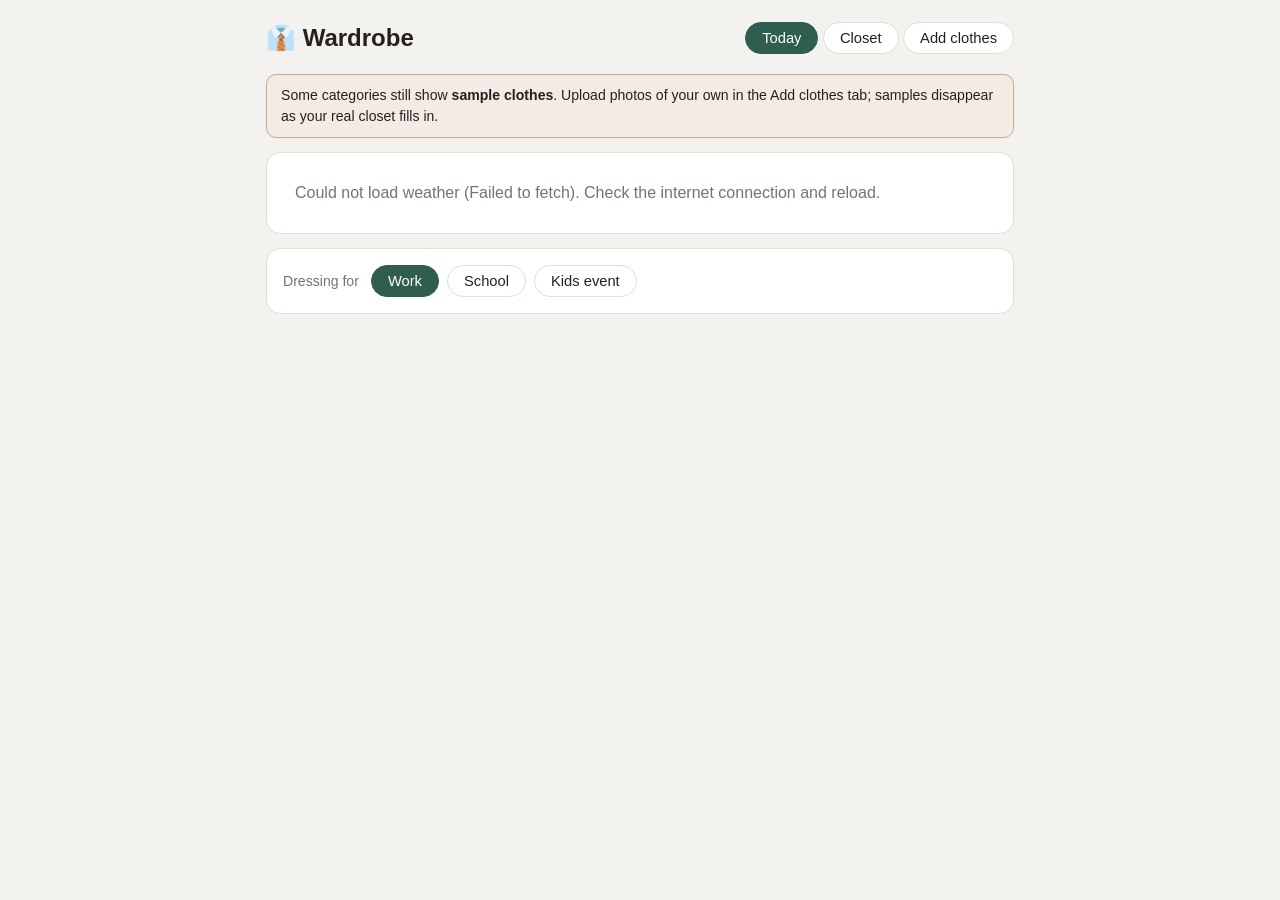
==== webapp/index.html @ 287e30d4 "cataloging in the browser: camera/upload, CLIP grouping + auto-draft, IndexedDB closet Replaces the " ====
<!DOCTYPE html>
<html lang="en">
<head>
  <meta charset="utf-8">
  <meta name="viewport" content="width=device-width, initial-scale=1">
  <title>Wardrobe: what to wear today</title>
  <link rel="stylesheet" href="style.css">
</head>
<body>
  <header>
    <h1>👔 Wardrobe</h1>
    <nav>
      <button class="tab-btn active" data-tab="today">Today</button>
      <button class="tab-btn" data-tab="closet">Closet</button>
      <button class="tab-btn" data-tab="add">Add clothes</button>
    </nav>
  </header>

  <div id="sample-banner" hidden>
    Some categories still show <strong>sample clothes</strong>. Upload photos of
    your own in the Add clothes tab; samples disappear as your real closet
    fills in.
  </div>

  <main id="today-view">
    <section id="weather" class="card">Loading weather…</section>

    <section class="card">
      <div class="occ-row">
        <span class="occ-label">Dressing for</span>
        <button class="occ-btn active" data-occasion="work">Work</button>
        <button class="occ-btn" data-occasion="school">School</button>
        <button class="occ-btn" data-occasion="kids">Kids event</button>
      </div>
    </section>

    <section id="outfits"></section>
  </main>

  <main id="closet-view" hidden>
    <section class="card toolbar">
      <button id="export-btn" class="mini-btn">Download catalog (JSON)</button>
      <button id="import-btn" class="mini-btn">Import catalog</button>
      <input type="file" id="import-input" accept="application/json" hidden>
      <span class="hint">Photos and catalog live in this browser only; export the
        catalog to move it to another device.</span>
    </section>
    <section id="closet"></section>
  </main>

  <main id="add-view" hidden>
    <section class="card">
      <input type="file" id="photo-input" accept="image/*" multiple hidden>
      <input type="file" id="camera-input" accept="image/*" capture="environment" hidden>
      <button id="camera-btn" class="primary-btn">📷 Take photo</button>
      <button id="upload-btn" class="primary-btn">🖼️ Choose photos</button>
      <span id="cat-status" class="hint"></span>
      <div id="staging"></div>
      <button id="analyze-btn" class="primary-btn" hidden>Analyze photos</button>
      <p class="hint">Take several angles of each piece, or select many photos at
        once. On a phone, "Take photo" opens the camera; on a computer it opens
        the file picker. Everything runs in your browser: photos never leave this
        device. The first analysis downloads a small vision model (~100 MB,
        cached afterwards).</p>
    </section>
    <section id="review"></section>
  </main>

  <script src="../closet/catalog.js"></script>
  <script src="engine.js"></script>
  <script src="db.js"></script>
  <script src="cataloger.js"></script>
  <script src="app.js"></script>
</body>
</html>
---- webapp/style.css ----
/* style.css — Wardrobe webapp */

:root {
  --bg: #f4f2ee;
  --card: #ffffff;
  --ink: #24211c;
  --muted: #7a7368;
  --line: #e3ded5;
  --accent: #2f5d50;
  --accent-ink: #ffffff;
  --warn: #a05a2c;
}

@media (prefers-color-scheme: dark) {
  :root {
    --bg: #191713;
    --card: #242019;
    --ink: #ece7dd;
    --muted: #9d968a;
    --line: #37322a;
    --accent: #6fae9d;
    --accent-ink: #10201b;
    --warn: #d99a63;
  }
}

* { box-sizing: border-box; margin: 0; }

body {
  background: var(--bg);
  color: var(--ink);
  font: 16px/1.5 -apple-system, "Segoe UI", Helvetica, Arial, sans-serif;
  max-width: 780px;
  margin: 0 auto;
  padding: 20px 16px 60px;
}

header { display: flex; align-items: center; justify-content: space-between; margin-bottom: 18px; }
h1 { font-size: 1.5rem; }

nav .tab-btn, .occ-btn {
  background: var(--card);
  color: var(--ink);
  border: 1px solid var(--line);
  border-radius: 999px;
  padding: 7px 16px;
  font-size: 0.92rem;
  cursor: pointer;
}
nav .tab-btn.active, .occ-btn.active {
  background: var(--accent);
  color: var(--accent-ink);
  border-color: var(--accent);
}

#sample-banner {
  background: color-mix(in srgb, var(--warn) 12%, var(--card));
  border: 1px solid color-mix(in srgb, var(--warn) 40%, var(--line));
  border-radius: 10px;
  padding: 10px 14px;
  font-size: 0.88rem;
  margin-bottom: 14px;
}

.card {
  background: var(--card);
  border: 1px solid var(--line);
  border-radius: 14px;
  padding: 16px;
  margin-bottom: 14px;
}

#weather { display: flex; gap: 14px; align-items: center; }
.wx-icon { font-size: 2.4rem; }
.wx-temp { font-size: 1.35rem; font-weight: 650; }
.wx-label { font-size: 0.9rem; font-weight: 400; color: var(--muted); }
.wx-detail { font-size: 0.86rem; color: var(--muted); }

.occ-row { display: flex; gap: 8px; align-items: center; flex-wrap: wrap; }
.occ-label { font-size: 0.88rem; color: var(--muted); margin-right: 4px; }

.plan-note {
  font-size: 0.9rem;
  padding: 9px 14px;
  margin-bottom: 10px;
  background: color-mix(in srgb, var(--accent) 10%, var(--card));
  border: 1px solid color-mix(in srgb, var(--accent) 30%, var(--line));
  border-radius: 10px;
}

.outfit {
  background: var(--card);
  border: 1px solid var(--line);
  border-radius: 14px;
  padding: 16px;
  margin-bottom: 14px;
}
.outfit.primary { border-color: var(--accent); border-width: 2px; }
.outfit h3 { font-size: 1.05rem; margin-bottom: 12px; }

#staging { display: flex; gap: 8px; flex-wrap: wrap; margin: 12px 0; }
.staged { position: relative; }
.staged img { width: 84px; height: 84px; object-fit: cover; border-radius: 8px; border: 1px solid var(--line); display: block; }
.unstage {
  position: absolute; top: -6px; right: -6px;
  width: 22px; height: 22px; border-radius: 50%;
  background: var(--ink); color: var(--bg); border: none;
  font-size: 0.7rem; cursor: pointer; line-height: 1;
}

.primary-btn {
  background: var(--accent);
  color: var(--accent-ink);
  border: none;
  border-radius: 999px;
  padding: 9px 18px;
  font-size: 0.95rem;
  cursor: pointer;
}
.primary-btn:disabled { opacity: 0.6; cursor: default; }

.mini-btn {
  background: transparent;
  color: var(--accent);
  border: 1px solid var(--accent);
  border-radius: 999px;
  padding: 4px 10px;
  font-size: 0.78rem;
  cursor: pointer;
}

.toolbar { display: flex; gap: 10px; align-items: center; flex-wrap: wrap; }
.hint { font-size: 0.85rem; color: var(--muted); }

.draft-photos { display: flex; gap: 8px; flex-wrap: wrap; margin-bottom: 12px; }
.draft-photo { width: 110px; height: 110px; object-fit: cover; border-radius: 8px; border: 1px solid var(--line); }
.draft-fields { display: grid; grid-template-columns: repeat(auto-fill, minmax(180px, 1fr)); gap: 10px; }
.draft-fields label { font-size: 0.8rem; color: var(--muted); display: flex; flex-direction: column; gap: 3px; }
.draft-fields input, .draft-fields select {
  background: var(--bg);
  color: var(--ink);
  border: 1px solid var(--line);
  border-radius: 8px;
  padding: 6px 8px;
  font-size: 0.9rem;
}
#save-drafts { margin: 6px 0 20px; }
#review .hint { display: block; margin: 4px 4px 12px; }

.outfit-items, .closet-grid {
  display: grid;
  grid-template-columns: repeat(auto-fill, minmax(130px, 1fr));
  gap: 10px;
}

.item-card {
  border: 1px solid var(--line);
  border-radius: 10px;
  overflow: hidden;
  background: var(--bg);
}
.item-photo, .item-swatch { width: 100%; aspect-ratio: 1; object-fit: cover; display: block; }
.item-swatch { display: flex; align-items: center; justify-content: center; font-size: 2.2rem; }
.item-meta { padding: 8px 10px; }
.item-slot { font-size: 0.7rem; text-transform: uppercase; letter-spacing: 0.05em; color: var(--muted); }
.item-name { font-size: 0.88rem; font-weight: 600; line-height: 1.25; margin: 2px 0; }
.item-tags { font-size: 0.76rem; color: var(--muted); }

.why { margin: 12px 4px 0; padding-left: 20px; font-size: 0.88rem; }
.why li { margin-bottom: 3px; }
.why .warn { color: var(--warn); }

#closet h3 { margin: 18px 4px 10px; font-size: 1rem; }
#closet .count { color: var(--muted); font-weight: 400; font-size: 0.85rem; }

.empty { color: var(--muted); padding: 12px; }
code { background: color-mix(in srgb, var(--ink) 8%, transparent); padding: 1px 5px; border-radius: 4px; font-size: 0.86em; }
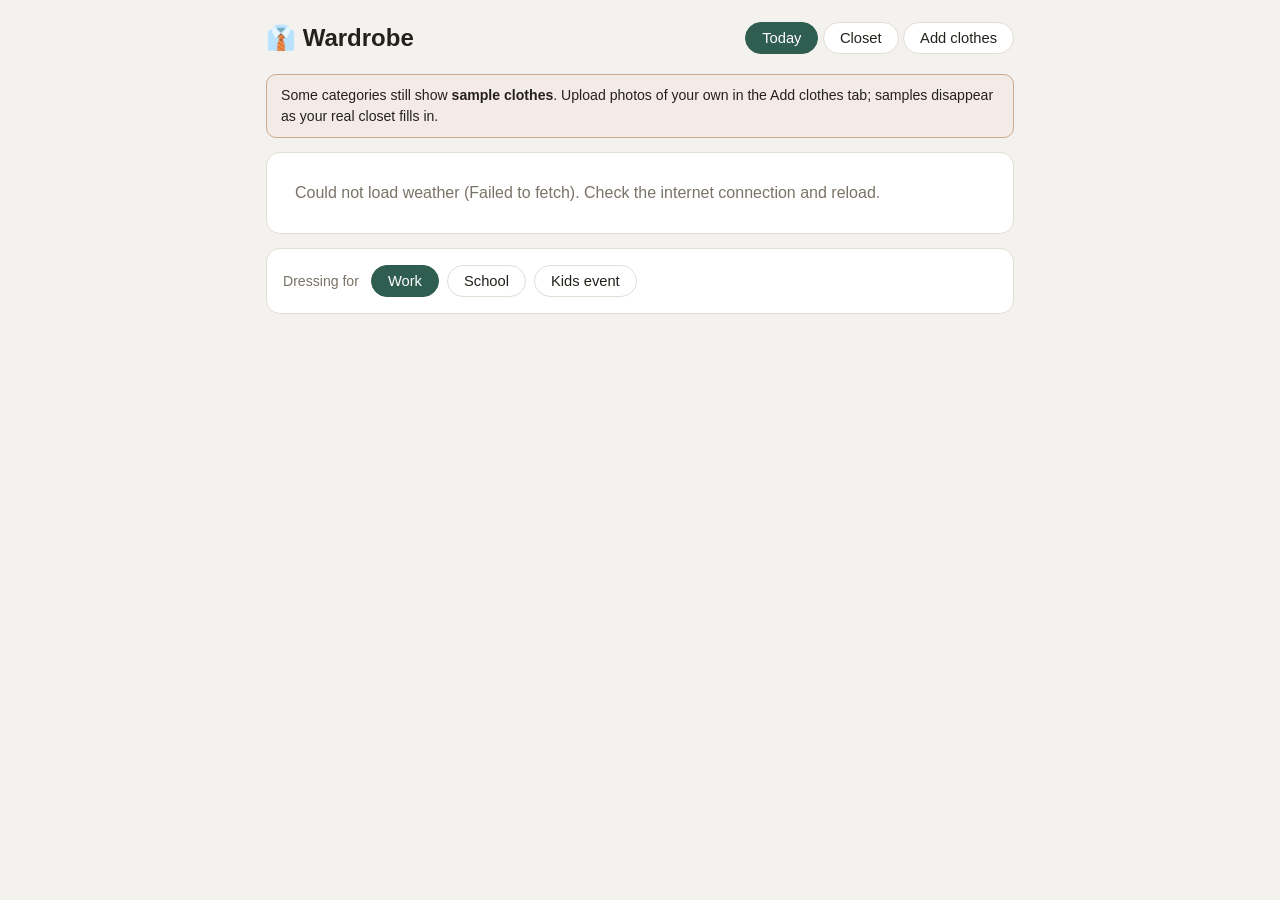
==== commit 13470c4e: "privacy: noindex/nofollow meta on both pages so search engines skip the app Co-Authored-By: Claude F" ====
--- a/webapp/index.html
+++ b/webapp/index.html
@@ -3,6 +3,7 @@
 <head>
   <meta charset="utf-8">
   <meta name="viewport" content="width=device-width, initial-scale=1">
+  <meta name="robots" content="noindex, nofollow">
   <title>Wardrobe: what to wear today</title>
   <link rel="stylesheet" href="style.css">
 </head>
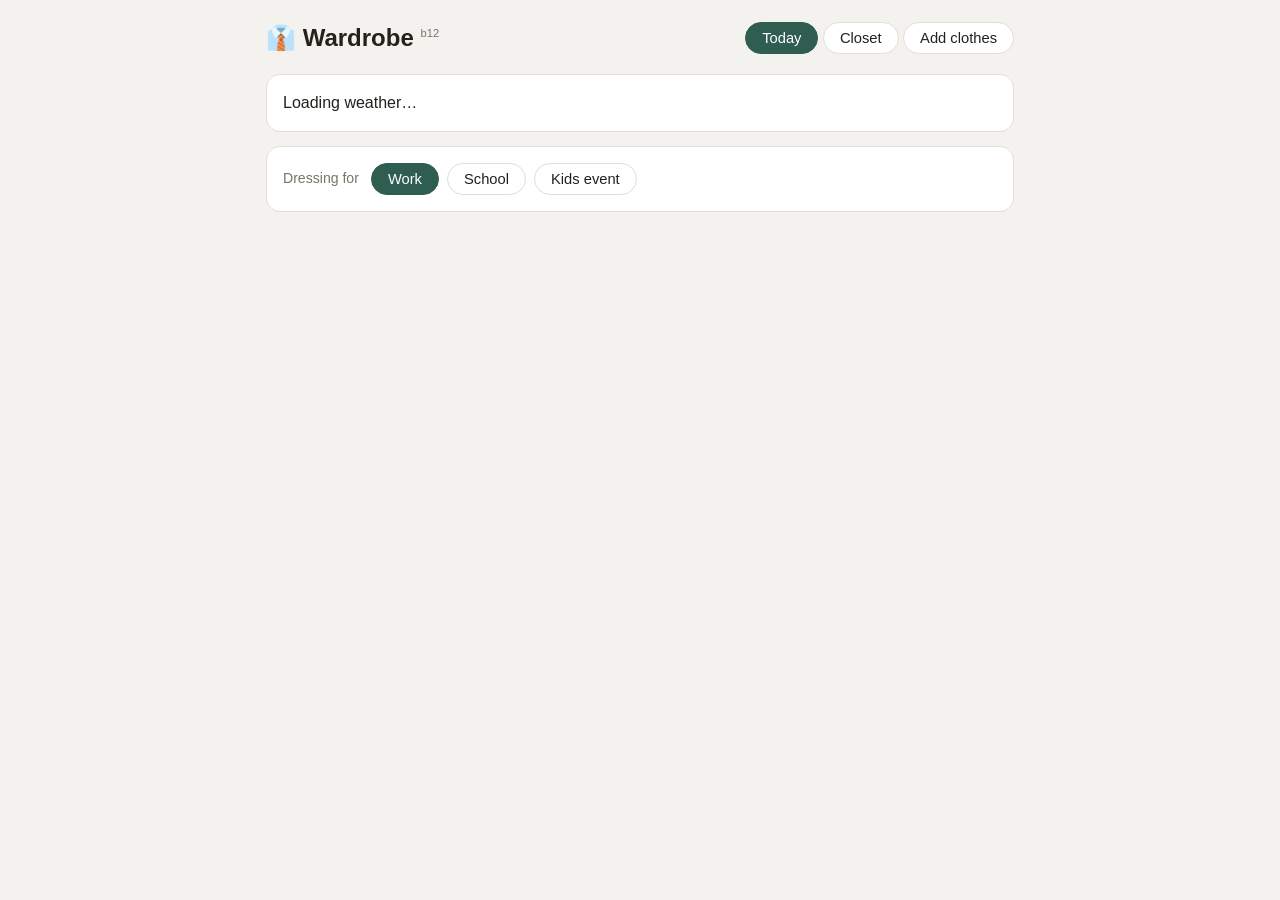
==== commit ce8aeaf3: "b12: WebGPU offload w/ fallback, crash forensics, OCR hardening, cache-busting User reports both bug" ====
--- a/webapp/index.html
+++ b/webapp/index.html
@@ -9,7 +9,7 @@
 </head>
 <body>
   <header>
-    <h1>👔 Wardrobe</h1>
+    <h1>👔 Wardrobe <span class="build">b12</span></h1>
     <nav>
       <button class="tab-btn active" data-tab="today">Today</button>
       <button class="tab-btn" data-tab="closet">Closet</button>
@@ -49,28 +49,45 @@
     <section id="closet"></section>
   </main>
 
+  <div id="camera-modal" hidden>
+    <video id="camera-video" autoplay playsinline muted></video>
+    <div class="camera-controls">
+      <button id="camera-close" class="mini-btn">Done</button>
+      <button id="camera-shutter" aria-label="Take photo"></button>
+      <span id="camera-count"></span>
+    </div>
+  </div>
+
   <main id="add-view" hidden>
     <section class="card">
       <input type="file" id="photo-input" accept="image/*" multiple hidden>
       <input type="file" id="camera-input" accept="image/*" capture="environment" hidden>
+      <input type="file" id="angle-input" accept="image/*" multiple hidden>
       <button id="camera-btn" class="primary-btn">📷 Take photo</button>
       <button id="upload-btn" class="primary-btn">🖼️ Choose photos</button>
+      <button id="paste-btn" class="primary-btn">📋 Paste image</button>
       <span id="cat-status" class="hint"></span>
       <div id="staging"></div>
       <button id="analyze-btn" class="primary-btn" hidden>Analyze photos</button>
-      <p class="hint">Take several angles of each piece, or select many photos at
-        once. On a phone, "Take photo" opens the camera; on a computer it opens
-        the file picker. Everything runs in your browser: photos never leave this
-        device. The first analysis downloads a small vision model (~100 MB,
-        cached afterwards).</p>
+      <p class="hint">Take several angles of each piece, select many photos at
+        once, or paste an image from the clipboard (the button, or Ctrl/Cmd+V
+        anywhere); a photo holding several separated pieces gets split
+        automatically.
+        Saved photos become clean catalog shots: background removed,
+        straightened, on white. On a phone, "Take photo" opens the camera; on a
+        computer it opens the file picker. Everything runs in your browser:
+        photos never leave this device. The first analysis downloads the vision
+        models (~150 MB, cached afterwards).</p>
     </section>
     <section id="review"></section>
   </main>
 
-  <script src="../closet/catalog.js"></script>
-  <script src="engine.js"></script>
-  <script src="db.js"></script>
-  <script src="cataloger.js"></script>
-  <script src="app.js"></script>
+  <!-- ?v= must match the build tag in the header; bump BOTH on every deploy
+       so phones can never run stale cached scripts against a new page -->
+  <script src="../closet/catalog.js?v=12"></script>
+  <script src="engine.js?v=12"></script>
+  <script src="db.js?v=12"></script>
+  <script src="cataloger.js?v=12"></script>
+  <script src="app.js?v=12"></script>
 </body>
 </html>
--- a/webapp/style.css
+++ b/webapp/style.css
@@ -37,6 +37,7 @@
 
 header { display: flex; align-items: center; justify-content: space-between; margin-bottom: 18px; }
 h1 { font-size: 1.5rem; }
+.build { font-size: 0.7rem; color: var(--muted); font-weight: 400; vertical-align: super; }
 
 nav .tab-btn, .occ-btn {
   background: var(--card);
@@ -132,6 +133,8 @@
 .toolbar { display: flex; gap: 10px; align-items: center; flex-wrap: wrap; }
 .hint { font-size: 0.85rem; color: var(--muted); }
 
+.draft-head { display: flex; justify-content: space-between; align-items: center; margin-bottom: 10px; }
+.draft-num { font-size: 0.8rem; text-transform: uppercase; letter-spacing: 0.05em; color: var(--muted); }
 .draft-photos { display: flex; gap: 8px; flex-wrap: wrap; margin-bottom: 12px; }
 .draft-photo { width: 110px; height: 110px; object-fit: cover; border-radius: 8px; border: 1px solid var(--line); }
 .draft-fields { display: grid; grid-template-columns: repeat(auto-fill, minmax(180px, 1fr)); gap: 10px; }
@@ -145,6 +148,36 @@
   font-size: 0.9rem;
 }
 #save-drafts { margin: 6px 0 20px; }
+.angle-ask {
+  font-size: 0.85rem;
+  color: var(--warn);
+  background: color-mix(in srgb, var(--warn) 10%, var(--card));
+  border: 1px solid color-mix(in srgb, var(--warn) 35%, var(--line));
+  border-radius: 8px;
+  padding: 8px 12px;
+  margin-bottom: 12px;
+}
+.angle-ask .mini-btn { margin-left: 8px; color: var(--warn); border-color: var(--warn); }
+.label-badge {
+  font-size: 0.85rem;
+  color: var(--accent);
+  background: color-mix(in srgb, var(--accent) 10%, var(--card));
+  border: 1px solid color-mix(in srgb, var(--accent) 30%, var(--line));
+  border-radius: 8px;
+  padding: 8px 12px;
+  margin-bottom: 12px;
+}
+
+#camera-modal { position: fixed; inset: 0; background: #000; z-index: 50; display: flex; flex-direction: column; }
+#camera-modal[hidden] { display: none; }
+#camera-video { flex: 1; min-height: 0; width: 100%; object-fit: cover; }
+.camera-controls { display: flex; align-items: center; justify-content: center; gap: 22px; padding: 16px; background: #000; }
+#camera-shutter {
+  width: 64px; height: 64px; border-radius: 50%;
+  background: #fff; border: 4px solid #999; cursor: pointer;
+}
+#camera-close { color: #fff; border-color: #fff; }
+#camera-count { color: #fff; font-size: 0.9rem; min-width: 70px; }
 #review .hint { display: block; margin: 4px 4px 12px; }
 
 .outfit-items, .closet-grid {
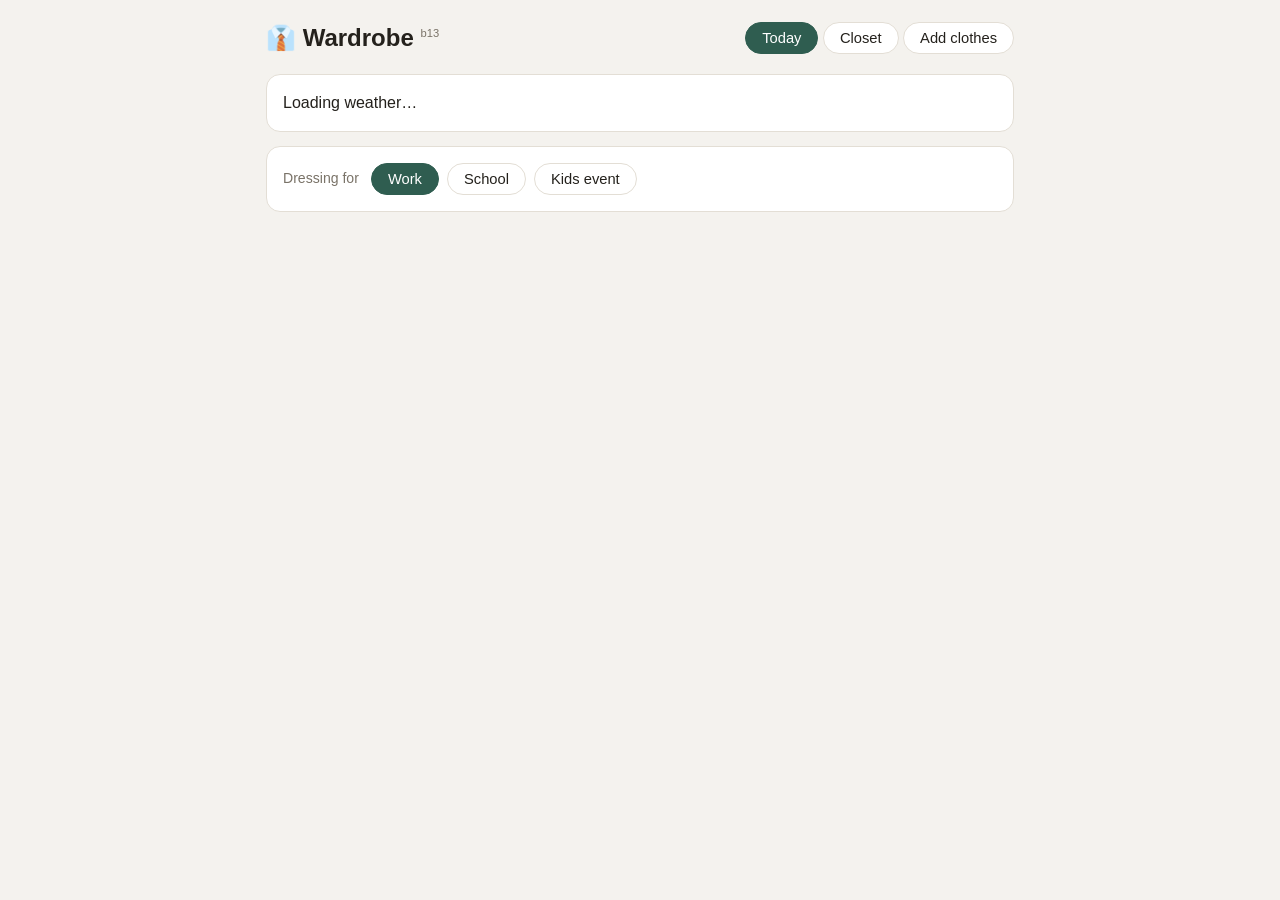
==== commit b1c5a062: "b13: crash-banner wording (style rule: no em-dashes in user-facing text) Co-Authored-By: Claude Fabl" ====
--- a/webapp/index.html
+++ b/webapp/index.html
@@ -9,7 +9,7 @@
 </head>
 <body>
   <header>
-    <h1>👔 Wardrobe <span class="build">b12</span></h1>
+    <h1>👔 Wardrobe <span class="build">b13</span></h1>
     <nav>
       <button class="tab-btn active" data-tab="today">Today</button>
       <button class="tab-btn" data-tab="closet">Closet</button>
@@ -84,10 +84,10 @@
 
   <!-- ?v= must match the build tag in the header; bump BOTH on every deploy
        so phones can never run stale cached scripts against a new page -->
-  <script src="../closet/catalog.js?v=12"></script>
-  <script src="engine.js?v=12"></script>
-  <script src="db.js?v=12"></script>
-  <script src="cataloger.js?v=12"></script>
-  <script src="app.js?v=12"></script>
+  <script src="../closet/catalog.js?v=13"></script>
+  <script src="engine.js?v=13"></script>
+  <script src="db.js?v=13"></script>
+  <script src="cataloger.js?v=13"></script>
+  <script src="app.js?v=13"></script>
 </body>
 </html>
